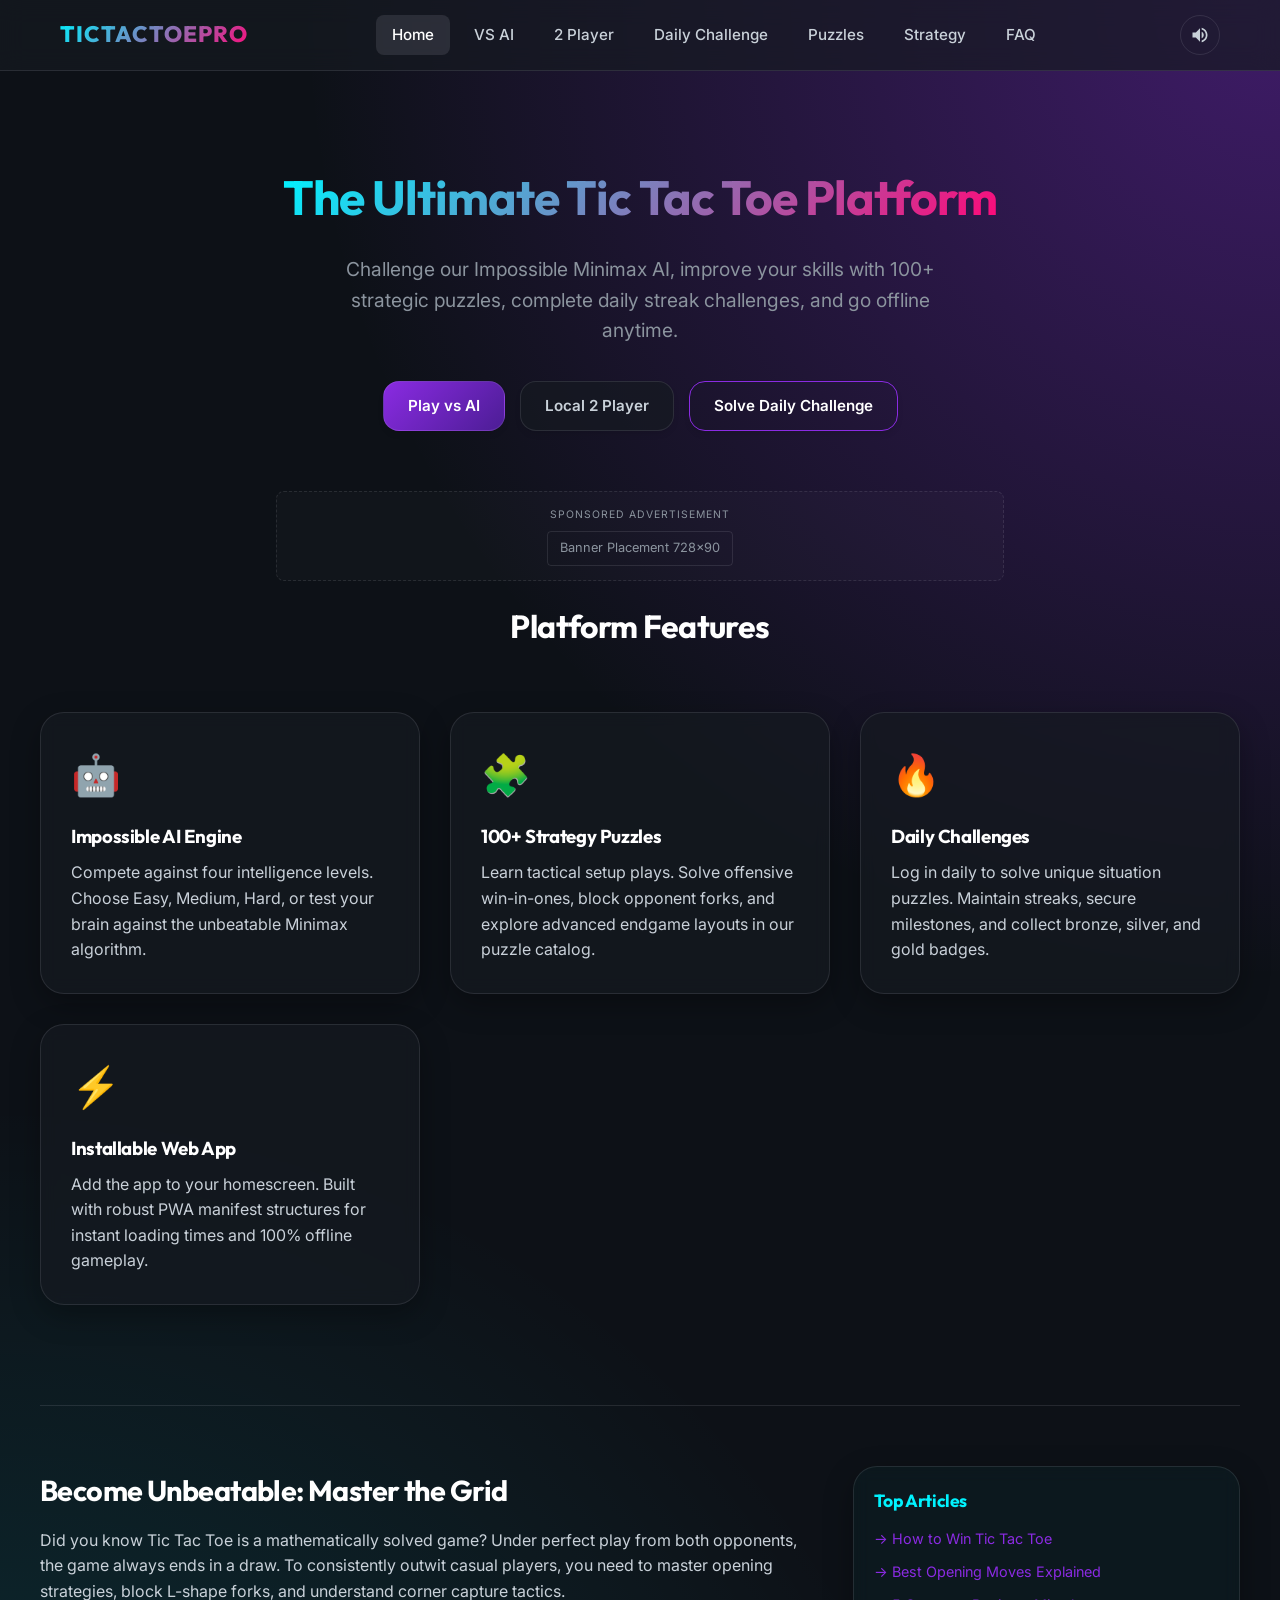
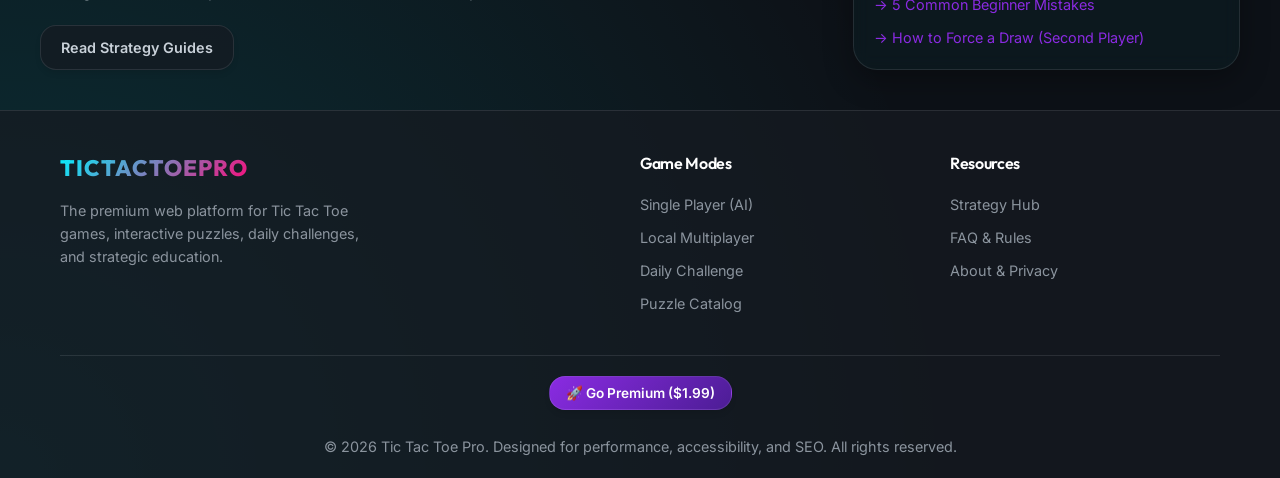
==== index.html @ 147d7663 "Initial commit of Tic Tac Toe Pro PWA" ====
<!DOCTYPE html>
<html lang="en">
<head>
  <meta charset="UTF-8">
  <meta name="viewport" content="width=device-width, initial-scale=1.0">
  
  <!-- Primary SEO Meta Tags -->
  <title>Tic Tac Toe Pro - Play Free Online vs Impossible AI & Puzzles</title>
  <meta name="description" content="Play free Tic Tac Toe online! Challenge our Impossible Minimax AI, solve 100+ strategic puzzles, track daily streaks, and master unbeatable strategies in our mobile-first PWA.">
  <link rel="canonical" href="https://tictactoe-pro.pages.dev/">
  
  <!-- Open Graph / Facebook -->
  <meta property="og:type" content="website">
  <meta property="og:url" content="https://tictactoe-pro.pages.dev/">
  <meta property="og:title" content="Tic Tac Toe Pro - Play Free Online vs Impossible AI & Puzzles">
  <meta property="og:description" content="Challenge our Impossible Minimax AI, solve 100+ strategic puzzles, track daily streaks, and master unbeatable strategies.">
  <meta property="og:image" content="https://tictactoe-pro.pages.dev/assets/images/og-share.png">
  <meta property="og:site_name" content="Tic Tac Toe Pro">

  <!-- Twitter -->
  <meta name="twitter:card" content="summary_large_image">
  <meta name="twitter:url" content="https://tictactoe-pro.pages.dev/">
  <meta name="twitter:title" content="Tic Tac Toe Pro - Play Free Online vs Impossible AI & Puzzles">
  <meta name="twitter:description" content="Challenge our Impossible Minimax AI, solve 100+ strategic puzzles, track daily streaks, and master unbeatable strategies.">
  <meta name="twitter:image" content="https://tictactoe-pro.pages.dev/assets/images/og-share.png">

  <!-- PWA & Mobile Meta -->
  <meta name="theme-color" content="#161b22">
  <meta name="apple-mobile-web-app-capable" content="yes">
  <meta name="apple-mobile-web-app-status-bar-style" content="black-translucent">
  <link rel="apple-touch-icon" href="/assets/images/logo-192.png">
  <link rel="manifest" href="/manifest.json">
  <link rel="icon" type="image/svg+xml" href="/assets/images/logo.svg">

  <!-- Stylesheets -->
  <link rel="stylesheet" href="/assets/css/variables.css">
  <link rel="stylesheet" href="/assets/css/main.css">
  <link rel="stylesheet" href="/assets/css/components.css">
  
  <!-- Page Specific Style -->
  <style>
    .hero {
      text-align: center;
      padding: 60px 0 40px 0;
      display: flex;
      flex-direction: column;
      align-items: center;
      gap: 20px;
    }
    .hero h1 {
      font-size: 3rem;
      line-height: 1.1;
      margin-bottom: 10px;
      background: linear-gradient(135deg, var(--color-x), var(--color-o));
      -webkit-background-clip: text;
      -webkit-text-fill-color: transparent;
    }
    .hero p {
      font-size: 1.2rem;
      max-width: 600px;
      color: var(--text-muted);
    }
    .cta-group {
      display: flex;
      gap: 15px;
      flex-wrap: wrap;
      justify-content: center;
      margin-top: 15px;
    }
    .features-grid {
      display: grid;
      grid-template-columns: repeat(auto-fit, minmax(280px, 1fr));
      gap: 30px;
      margin: 60px 0;
    }
    .feature-card {
      text-align: left;
    }
    .feature-icon {
      font-size: 2.5rem;
      margin-bottom: 15px;
      display: inline-block;
    }
    .seo-blurb {
      border-top: 1px solid var(--border-color);
      padding-top: 60px;
      margin-top: 40px;
    }
    @media (max-width: 768px) {
      .hero h1 { font-size: 2.2rem; }
      .hero p { font-size: 1rem; }
    }
  </style>

  <!-- Structured Schema JSON-LD -->
  <script type="application/ld+json">
  {
    "@context": "https://schema.org",
    "@type": "SoftwareApplication",
    "name": "Tic Tac Toe Pro",
    "operatingSystem": "All",
    "applicationCategory": "GameApplication",
    "offers": {
      "@type": "Offer",
      "price": "0",
      "priceCurrency": "USD"
    },
    "description": "Play Tic Tac Toe online against advanced AI or solve tactical chess-like Tic Tac Toe puzzles.",
    "aggregateRating": {
      "@type": "AggregateRating",
      "ratingValue": "4.8",
      "ratingCount": "1042"
    }
  }
  </script>
</head>
<body>
  <a href="#main-content" class="skip-link">Skip to Content</a>

  <!-- Header -->
  <header>
    <div class="container">
      <a href="/" class="logo-link" aria-label="Tic Tac Toe Pro Home">
        <span class="logo-text">TicTacToePro</span>
      </a>
      
      <button class="burger-menu" id="burger-menu" aria-label="Toggle navigation menu">
        <span class="burger-line"></span>
        <span class="burger-line"></span>
        <span class="burger-line"></span>
      </button>

      <nav id="main-nav">
        <a href="/" class="nav-link">Home</a>
        <a href="/play.html" class="nav-link">VS AI</a>
        <a href="/local-multiplayer.html" class="nav-link">2 Player</a>
        <a href="/daily-challenge.html" class="nav-link">Daily Challenge</a>
        <a href="/puzzle-library.html" class="nav-link">Puzzles</a>
        <a href="/strategy-guide.html" class="nav-link">Strategy</a>
        <a href="/faq.html" class="nav-link">FAQ</a>
      </nav>

      <div class="controls-group">
        <button id="sound-toggle" class="btn-icon" aria-label="Mute/Unmute sounds"></button>
        <button id="install-app-btn" class="btn btn-secondary" style="padding: 8px 16px; font-size: 0.85rem;">Install</button>
      </div>
    </div>
  </header>

  <!-- Main Content -->
  <main class="main-content container" id="main-content">
    
    <!-- Hero Section -->
    <section class="hero">
      <h1>The Ultimate Tic Tac Toe Platform</h1>
      <p>Challenge our Impossible Minimax AI, improve your skills with 100+ strategic puzzles, complete daily streak challenges, and go offline anytime.</p>
      
      <div class="cta-group">
        <a href="/play.html" class="btn btn-primary">Play vs AI</a>
        <a href="/local-multiplayer.html" class="btn btn-secondary">Local 2 Player</a>
        <a href="/daily-challenge.html" class="btn btn-outline">Solve Daily Challenge</a>
      </div>
    </section>

    <!-- Google AdSense Placeholder (Leaderboard) -->
    <div class="ad-slot ad-leaderboard">
      <span class="ad-slot-label">Banner Placement 728x90</span>
    </div>

    <!-- Feature Showcase -->
    <section>
      <h2 style="text-align: center; margin-bottom: 40px; font-size: 2rem;">Platform Features</h2>
      <div class="features-grid">
        <div class="card feature-card">
          <span class="feature-icon">🤖</span>
          <h3>Impossible AI Engine</h3>
          <p class="text-muted" style="margin-top: 8px;">Compete against four intelligence levels. Choose Easy, Medium, Hard, or test your brain against the unbeatable Minimax algorithm.</p>
        </div>
        
        <div class="card feature-card">
          <span class="feature-icon">🧩</span>
          <h3>100+ Strategy Puzzles</h3>
          <p class="text-muted" style="margin-top: 8px;">Learn tactical setup plays. Solve offensive win-in-ones, block opponent forks, and explore advanced endgame layouts in our puzzle catalog.</p>
        </div>
        
        <div class="card feature-card">
          <span class="feature-icon">🔥</span>
          <h3>Daily Challenges</h3>
          <p class="text-muted" style="margin-top: 8px;">Log in daily to solve unique situation puzzles. Maintain streaks, secure milestones, and collect bronze, silver, and gold badges.</p>
        </div>

        <div class="card feature-card">
          <span class="feature-icon">⚡</span>
          <h3>Installable Web App</h3>
          <p class="text-muted" style="margin-top: 8px;">Add the app to your homescreen. Built with robust PWA manifest structures for instant loading times and 100% offline gameplay.</p>
        </div>
      </div>
    </section>

    <!-- SEO Strategic Guide Blurb -->
    <section class="seo-blurb">
      <div style="display: grid; grid-template-columns: 2fr 1fr; gap: 40px; align-items: center;">
        <div>
          <h2 style="font-size: 1.8rem; margin-bottom: 15px;">Become Unbeatable: Master the Grid</h2>
          <p class="text-muted" style="margin-bottom: 20px;">Did you know Tic Tac Toe is a mathematically solved game? Under perfect play from both opponents, the game always ends in a draw. To consistently outwit casual players, you need to master opening strategies, block L-shape forks, and understand corner capture tactics.</p>
          <a href="/strategy-guide.html" class="btn btn-secondary" style="font-size: 0.9rem; padding: 10px 20px;">Read Strategy Guides</a>
        </div>
        <div class="card" style="padding: 20px; display: flex; flex-direction: column; gap: 12px; background: rgba(0, 242, 254, 0.03);">
          <h3 style="font-size: 1.1rem; color: var(--color-x);">Top Articles</h3>
          <ul style="list-style: none; display: flex; flex-direction: column; gap: 10px; font-size: 0.9rem;">
            <li><a href="/articles/how-to-win.html">→ How to Win Tic Tac Toe</a></li>
            <li><a href="/articles/best-opening-moves.html">→ Best Opening Moves Explained</a></li>
            <li><a href="/articles/beginner-mistakes.html">→ 5 Common Beginner Mistakes</a></li>
            <li><a href="/articles/defensive-strategies.html">→ How to Force a Draw (Second Player)</a></li>
          </ul>
        </div>
      </div>
    </section>

  </main>

  <!-- Footer -->
  <footer>
    <div class="container">
      <div class="footer-grid">
        <div class="footer-brand">
          <a href="/" class="logo-link">
            <span class="logo-text">TicTacToePro</span>
          </a>
          <p>The premium web platform for Tic Tac Toe games, interactive puzzles, daily challenges, and strategic education.</p>
        </div>
        <div>
          <h4 class="footer-links-title">Game Modes</h4>
          <ul class="footer-links-list">
            <li><a href="/play.html" class="footer-link">Single Player (AI)</a></li>
            <li><a href="/local-multiplayer.html" class="footer-link">Local Multiplayer</a></li>
            <li><a href="/daily-challenge.html" class="footer-link">Daily Challenge</a></li>
            <li><a href="/puzzle-library.html" class="footer-link">Puzzle Catalog</a></li>
          </ul>
        </div>
        <div>
          <h4 class="footer-links-title">Resources</h4>
          <ul class="footer-links-list">
            <li><a href="/strategy-guide.html" class="footer-link">Strategy Hub</a></li>
            <li><a href="/faq.html" class="footer-link">FAQ & Rules</a></li>
            <li><a href="/about.html" class="footer-link">About & Privacy</a></li>
          </ul>
        </div>
      </div>
      <div class="footer-bottom">
        <button id="mock-premium-btn" class="btn btn-primary" style="margin: 0 auto 15px auto; font-size: 0.85rem; padding: 8px 16px;">🚀 Go Premium ($1.99)</button>
        <p>&copy; 2026 Tic Tac Toe Pro. Designed for performance, accessibility, and SEO. All rights reserved.</p>
      </div>
    </div>
  </footer>

  <!-- Scripts -->
  <script src="/assets/js/audio.js"></script>
  <script src="/assets/js/stats.js"></script>
  <script src="/assets/js/main.js"></script>
</body>
</html>
---- assets/css/variables.css ----
@import url('https://fonts.googleapis.com/css2?family=Inter:wght@400;500;600;700&family=Outfit:wght@500;600;700;800&display=swap');

:root {
  /* Font Families */
  --font-sans: 'Inter', -apple-system, BlinkMacSystemFont, 'Segoe UI', Roboto, Oxygen, Ubuntu, Cantarell, sans-serif;
  --font-title: 'Outfit', var(--font-sans);

  /* Color Palette - Default Dark Theme (Premium Dark) */
  --bg-main: #0d1117;
  --bg-card: rgba(22, 27, 34, 0.7);
  --bg-card-hover: rgba(33, 38, 45, 0.8);
  --border-color: rgba(240, 246, 252, 0.1);
  --border-glow: rgba(0, 242, 254, 0.15);
  
  --text-main: #c9d1d9;
  --text-muted: #8b949e;
  --text-bright: #ffffff;
  
  --color-primary: #8a2be2;      /* Neon Purple */
  --color-primary-glow: rgba(138, 43, 226, 0.4);
  
  --color-x: #00f2fe;            /* Neon Cyan */
  --color-x-glow: rgba(0, 242, 254, 0.5);
  
  --color-o: #fe0979;            /* Neon Magenta */
  --color-o-glow: rgba(254, 9, 121, 0.5);
  
  --color-success: #10b981;      /* Emerald Green */
  --color-success-glow: rgba(16, 185, 129, 0.4);
  --color-danger: #f43f5e;       /* Rose Red */
  --color-danger-glow: rgba(244, 63, 94, 0.4);
  --color-warning: #f59e0b;      /* Amber Yellow */
  
  /* Layout Spacing */
  --container-width: 1200px;
  --header-height: 70px;
  --border-radius-sm: 8px;
  --border-radius-md: 16px;
  --border-radius-lg: 24px;
  
  /* Transitions */
  --transition-fast: 0.15s ease;
  --transition-normal: 0.3s cubic-bezier(0.4, 0, 0.2, 1);
  --transition-slow: 0.5s cubic-bezier(0.4, 0, 0.2, 1);
}

/* Light Theme Variables */
:root[data-theme="light"] {
  --bg-main: #f0f2f5;
  --bg-card: rgba(255, 255, 255, 0.85);
  --bg-card-hover: rgba(255, 255, 255, 0.95);
  --border-color: rgba(0, 0, 0, 0.08);
  --border-glow: rgba(138, 43, 226, 0.1);
  
  --text-main: #334155;
  --text-muted: #64748b;
  --text-bright: #0f172a;
  
  --color-primary: #7c3aed;
  --color-primary-glow: rgba(124, 58, 237, 0.2);
  
  --color-x: #0284c7;            /* Blue */
  --color-x-glow: rgba(2, 132, 199, 0.25);
  
  --color-o: #db2777;            /* Deep Pink */
  --color-o-glow: rgba(219, 39, 119, 0.25);
  
  --color-success: #059669;
  --color-success-glow: rgba(5, 150, 105, 0.2);
  --color-danger: #e11d48;
  --color-danger-glow: rgba(225, 29, 72, 0.2);
}

/* Premium Theme: Cyberpunk (Neon Gold and Cyan) */
:root[data-theme="cyberpunk"] {
  --bg-main: #0a0512;
  --bg-card: rgba(20, 10, 35, 0.8);
  --bg-card-hover: rgba(30, 15, 50, 0.9);
  --border-color: #ffe6002c;
  --border-glow: rgba(255, 230, 0, 0.2);
  
  --text-main: #00ffcc;
  --text-muted: #9d00ff;
  --text-bright: #ffe600;
  
  --color-primary: #ffe600;      /* Gold */
  --color-primary-glow: rgba(255, 230, 0, 0.4);
  
  --color-x: #00ffcc;            /* Cyber Cyan */
  --color-x-glow: rgba(0, 255, 204, 0.5);
  
  --color-o: #ff0055;            /* Cyber Neon Pink */
  --color-o-glow: rgba(255, 0, 85, 0.5);
}

/* Premium Theme: Retro Game Boy (Monochrome Green) */
:root[data-theme="retro"] {
  --bg-main: #8bac0f;
  --bg-card: #9bbc0f;
  --bg-card-hover: #306230;
  --border-color: #0f380f;
  --border-glow: rgba(15, 56, 15, 0.3);
  
  --text-main: #0f380f;
  --text-muted: #306230;
  --text-bright: #0f380f;
  
  --color-primary: #306230;
  --color-primary-glow: rgba(48, 98, 48, 0.4);
  
  --color-x: #0f380f;
  --color-x-glow: rgba(15, 56, 15, 0.4);
  
  --color-o: #8bac0f;
  --color-o-glow: rgba(139, 172, 15, 0.4);
  
  --color-success: #0f380f;
  --color-danger: #306230;
}

/* Premium Theme: Forest (Organic Greens and Earthy Browns) */
:root[data-theme="forest"] {
  --bg-main: #142217;
  --bg-card: rgba(25, 41, 29, 0.85);
  --bg-card-hover: rgba(35, 57, 41, 0.9);
  --border-color: rgba(163, 230, 53, 0.1);
  --border-glow: rgba(163, 230, 53, 0.15);
  
  --text-main: #d9f99d;
  --text-muted: #a3e635;
  --text-bright: #f7fee7;
  
  --color-primary: #65a30d;
  --color-primary-glow: rgba(101, 163, 13, 0.4);
  
  --color-x: #a3e635;            /* Lime Green */
  --color-x-glow: rgba(163, 230, 53, 0.5);
  
  --color-o: #f59e0b;            /* Orange/Amber */
  --color-o-glow: rgba(245, 158, 11, 0.5);
}
---- assets/css/main.css ----
* {
  box-sizing: border-box;
  margin: 0;
  padding: 0;
}

body {
  font-family: var(--font-sans);
  background-color: var(--bg-main);
  background-image: radial-gradient(circle at top right, var(--color-primary-glow) 0%, transparent 40%),
                    radial-gradient(circle at bottom left, var(--border-glow) 0%, transparent 40%);
  color: var(--text-main);
  min-height: 100vh;
  display: flex;
  flex-direction: column;
  line-height: 1.6;
  overflow-x: hidden;
  transition: background-color var(--transition-normal), color var(--transition-normal);
}

h1, h2, h3, h4, h5, h6 {
  font-family: var(--font-title);
  color: var(--text-bright);
  font-weight: 700;
  letter-spacing: -0.02em;
}

a {
  color: var(--color-primary);
  text-decoration: none;
  transition: color var(--transition-fast);
}

a:hover {
  filter: brightness(1.2);
}

/* Scrollbar Styles */
::-webkit-scrollbar {
  width: 8px;
  height: 8px;
}
::-webkit-scrollbar-track {
  background: var(--bg-main);
}
::-webkit-scrollbar-thumb {
  background: var(--border-color);
  border-radius: var(--border-radius-sm);
}
::-webkit-scrollbar-thumb:hover {
  background: var(--text-muted);
}

/* Core Layout Container */
.container {
  width: 100%;
  max-width: var(--container-width);
  margin: 0 auto;
  padding: 0 20px;
}

.main-content {
  flex-grow: 1;
  display: flex;
  flex-direction: column;
  padding: 40px 0;
}

/* Header & Navigation */
header {
  background-color: var(--bg-card);
  backdrop-filter: blur(12px);
  -webkit-backdrop-filter: blur(12px);
  border-bottom: 1px solid var(--border-color);
  position: sticky;
  top: 0;
  z-index: 100;
}

header .container {
  display: flex;
  justify-content: space-between;
  align-items: center;
  height: var(--header-height);
}

.logo-link {
  display: flex;
  align-items: center;
  gap: 10px;
}

.logo-text {
  font-family: var(--font-title);
  font-size: 1.4rem;
  font-weight: 800;
  background: linear-gradient(135deg, var(--color-x), var(--color-o));
  -webkit-background-clip: text;
  -webkit-text-fill-color: transparent;
  text-transform: uppercase;
  letter-spacing: 1px;
}

nav {
  display: flex;
  align-items: center;
  gap: 8px;
}

.nav-link {
  color: var(--text-main);
  padding: 8px 16px;
  border-radius: var(--border-radius-sm);
  font-weight: 500;
  font-size: 0.95rem;
  transition: all var(--transition-fast);
}

.nav-link:hover, .nav-link.active {
  color: var(--text-bright);
  background-color: var(--border-color);
}

/* Action Controls (Theme, Sound, Install) */
.controls-group {
  display: flex;
  align-items: center;
  gap: 12px;
}

.btn-icon {
  background: transparent;
  border: 1px solid var(--border-color);
  color: var(--text-main);
  width: 40px;
  height: 40px;
  border-radius: 50%;
  display: flex;
  align-items: center;
  justify-content: center;
  cursor: pointer;
  transition: all var(--transition-fast);
  outline: none;
}

.btn-icon:hover {
  background-color: var(--border-color);
  color: var(--text-bright);
  border-color: var(--text-muted);
}

/* Burger Mobile Menu */
.burger-menu {
  display: none;
  background: transparent;
  border: none;
  cursor: pointer;
  flex-direction: column;
  gap: 6px;
  width: 30px;
  height: 24px;
  justify-content: space-between;
  outline: none;
}

.burger-line {
  width: 100%;
  height: 3px;
  background-color: var(--text-main);
  border-radius: 2px;
  transition: all var(--transition-normal);
}

/* Footer Section */
footer {
  background-color: var(--bg-card);
  border-top: 1px solid var(--border-color);
  padding: 40px 0 20px 0;
  margin-top: auto;
  font-size: 0.9rem;
  color: var(--text-muted);
}

.footer-grid {
  display: grid;
  grid-template-columns: 2fr 1fr 1fr;
  gap: 40px;
  margin-bottom: 40px;
}

.footer-brand p {
  margin-top: 12px;
  max-width: 320px;
}

.footer-links-title {
  color: var(--text-bright);
  font-weight: 600;
  margin-bottom: 16px;
  font-size: 1rem;
}

.footer-links-list {
  list-style: none;
  display: flex;
  flex-direction: column;
  gap: 10px;
}

.footer-link {
  color: var(--text-muted);
  transition: color var(--transition-fast);
}

.footer-link:hover {
  color: var(--text-bright);
}

.footer-bottom {
  text-align: center;
  padding-top: 20px;
  border-top: 1px solid var(--border-color);
  display: flex;
  flex-direction: column;
  gap: 10px;
}

/* Skip to Content for Accessibility */
.skip-link {
  position: absolute;
  top: -100px;
  left: 0;
  background: var(--color-primary);
  color: white;
  padding: 10px 20px;
  z-index: 1000;
  transition: top 0.2s;
}

.skip-link:focus {
  top: 0;
}

/* Media Queries for Navigation */
@media (max-width: 992px) {
  .footer-grid {
    grid-template-columns: 1fr;
    gap: 30px;
  }
}

@media (max-width: 768px) {
  nav {
    display: none; /* Controlled by JavaScript on Mobile */
    flex-direction: column;
    position: absolute;
    top: var(--header-height);
    left: 0;
    width: 100%;
    background-color: var(--bg-main);
    border-bottom: 1px solid var(--border-color);
    padding: 20px;
    box-shadow: 0 10px 15px rgba(0, 0, 0, 0.5);
  }

  nav.open {
    display: flex;
  }

  .burger-menu {
    display: flex;
  }

  .burger-menu.open .burger-line:nth-child(1) {
    transform: translateY(9px) rotate(45deg);
  }

  .burger-menu.open .burger-line:nth-child(2) {
    opacity: 0;
  }

  .burger-menu.open .burger-line:nth-child(3) {
    transform: translateY(-9px) rotate(-45deg);
  }
}
---- assets/css/components.css ----
/* Standard Buttons */
.btn {
  display: inline-flex;
  align-items: center;
  justify-content: center;
  gap: 8px;
  font-family: var(--font-sans);
  font-size: 0.95rem;
  font-weight: 600;
  padding: 12px 24px;
  border-radius: var(--border-radius-md);
  border: none;
  cursor: pointer;
  transition: all var(--transition-normal);
  outline: none;
  box-shadow: 0 4px 6px -1px rgba(0, 0, 0, 0.1);
  text-align: center;
}

.btn-primary {
  background: linear-gradient(135deg, var(--color-primary), #4c1d95);
  color: white;
  border: 1px solid rgba(255, 255, 255, 0.1);
}
.btn-primary:hover {
  transform: translateY(-2px);
  box-shadow: 0 10px 15px -3px var(--color-primary-glow);
}
.btn-primary:active {
  transform: translateY(0);
}

.btn-secondary {
  background: var(--bg-card);
  color: var(--text-main);
  border: 1px solid var(--border-color);
}
.btn-secondary:hover {
  background: var(--bg-card-hover);
  color: var(--text-bright);
  border-color: var(--text-muted);
}

.btn-outline {
  background: transparent;
  border: 1px solid var(--color-primary);
  color: var(--text-bright);
}
.btn-outline:hover {
  background: var(--color-primary-glow);
  box-shadow: 0 0 15px var(--color-primary-glow);
}

/* Glassmorphic & Neon Cards */
.card {
  background: var(--bg-card);
  backdrop-filter: blur(8px);
  -webkit-backdrop-filter: blur(8px);
  border: 1px solid var(--border-color);
  border-radius: var(--border-radius-lg);
  padding: 30px;
  box-shadow: 0 10px 30px rgba(0, 0, 0, 0.3);
  transition: border-color var(--transition-normal), box-shadow var(--transition-normal);
}

.card:hover {
  border-color: var(--border-glow);
  box-shadow: 0 10px 40px var(--border-glow);
}

/* The Tic-Tac-Toe Board Grid */
.board-container {
  position: relative;
  width: 100%;
  max-width: 380px;
  margin: 0 auto;
}

.board {
  display: grid;
  grid-template-columns: repeat(3, 1fr);
  grid-template-rows: repeat(3, 1fr);
  gap: 12px;
  background: var(--border-color);
  border-radius: var(--border-radius-lg);
  padding: 12px;
  aspect-ratio: 1 / 1;
  box-shadow: 0 15px 35px rgba(0, 0, 0, 0.5);
  position: relative;
}

.cell {
  background: var(--bg-main);
  border-radius: var(--border-radius-md);
  border: 1px solid var(--border-color);
  aspect-ratio: 1 / 1;
  display: flex;
  align-items: center;
  justify-content: center;
  cursor: pointer;
  outline: none;
  font-size: 3rem;
  font-family: var(--font-title);
  font-weight: 800;
  user-select: none;
  transition: all var(--transition-fast);
  position: relative;
}

.cell:focus-visible {
  border-color: var(--color-primary);
  box-shadow: 0 0 0 3px var(--color-primary-glow);
}

/* X and O visual styles */
.cell.x {
  color: var(--color-x);
  text-shadow: 0 0 10px var(--color-x-glow), 0 0 20px var(--color-x-glow);
  animation: markScale 0.25s cubic-bezier(0.175, 0.885, 0.32, 1.275);
}

.cell.o {
  color: var(--color-o);
  text-shadow: 0 0 10px var(--color-o-glow), 0 0 20px var(--color-o-glow);
  animation: markScale 0.25s cubic-bezier(0.175, 0.885, 0.32, 1.275);
}

/* Preview mark on hover (Accessibility and desktop hint) */
@media (hover: hover) {
  .cell:not(.x):not(.o):hover::after {
    opacity: 0.25;
    font-size: 2.8rem;
  }
  body[data-current-turn="X"] .cell:not(.x):not(.o):hover::after {
    content: "X";
    color: var(--color-x);
    text-shadow: 0 0 5px var(--color-x-glow);
  }
  body[data-current-turn="O"] .cell:not(.x):not(.o):hover::after {
    content: "O";
    color: var(--color-o);
    text-shadow: 0 0 5px var(--color-o-glow);
  }
}

@keyframes markScale {
  0% {
    transform: scale(0.4);
    opacity: 0;
  }
  100% {
    transform: scale(1);
    opacity: 1;
  }
}

/* Win Lines / Winning Cells Highlight */
.cell.winner {
  background: var(--border-color);
  animation: pulseWinner 1.5s infinite alternate;
}

@keyframes pulseWinner {
  0% {
    transform: scale(1);
    box-shadow: inset 0 0 5px rgba(255, 255, 255, 0.1);
  }
  100% {
    transform: scale(0.96);
    box-shadow: inset 0 0 25px var(--color-primary-glow), 0 0 10px var(--color-primary-glow);
  }
}

/* Glass Modals (Alerts/Rematch Dialogs) */
.modal-overlay {
  position: fixed;
  top: 0;
  left: 0;
  right: 0;
  bottom: 0;
  background-color: rgba(0, 0, 0, 0.85);
  backdrop-filter: blur(5px);
  display: flex;
  align-items: center;
  justify-content: center;
  z-index: 1000;
  opacity: 0;
  pointer-events: none;
  transition: opacity var(--transition-normal);
}

.modal-overlay.open {
  opacity: 1;
  pointer-events: auto;
}

.modal-content {
  background: var(--bg-card);
  border: 1px solid var(--border-glow);
  box-shadow: 0 10px 40px var(--color-primary-glow);
  border-radius: var(--border-radius-lg);
  padding: 35px;
  width: 90%;
  max-width: 450px;
  text-align: center;
  transform: translateY(20px);
  transition: transform var(--transition-normal);
}

.modal-overlay.open .modal-content {
  transform: translateY(0);
}

.modal-title {
  font-size: 1.8rem;
  margin-bottom: 15px;
}

.modal-desc {
  margin-bottom: 25px;
  color: var(--text-muted);
}

.modal-actions {
  display: flex;
  gap: 15px;
  justify-content: center;
}

/* Achievements drawer */
.achievements-grid {
  display: grid;
  grid-template-columns: repeat(auto-fill, minmax(140px, 1fr));
  gap: 15px;
  margin-top: 20px;
}

.achievement-card {
  background: rgba(0, 0, 0, 0.2);
  border: 1px solid var(--border-color);
  border-radius: var(--border-radius-md);
  padding: 15px 10px;
  text-align: center;
  opacity: 0.4;
  filter: grayscale(100%);
  transition: all var(--transition-normal);
  display: flex;
  flex-direction: column;
  align-items: center;
  gap: 8px;
}

.achievement-card.unlocked {
  opacity: 1;
  filter: grayscale(0%);
  border-color: var(--color-success);
  background: rgba(16, 185, 129, 0.05);
  box-shadow: 0 4px 10px rgba(16, 185, 129, 0.1);
}

.achievement-icon {
  font-size: 2rem;
}

.achievement-title {
  font-size: 0.85rem;
  font-weight: 700;
  color: var(--text-bright);
}

.achievement-desc {
  font-size: 0.75rem;
  color: var(--text-muted);
}

/* Google AdSense placeholders */
.ad-slot {
  margin: 20px auto;
  padding: 10px;
  background: rgba(255, 255, 255, 0.02);
  border: 1px dashed var(--border-color);
  border-radius: var(--border-radius-sm);
  display: flex;
  flex-direction: column;
  align-items: center;
  justify-content: center;
  max-width: 100%;
  overflow: hidden;
  position: relative;
  transition: all var(--transition-normal);
}

.ad-slot::before {
  content: "SPONSORED ADVERTISEMENT";
  font-size: 0.65rem;
  letter-spacing: 1px;
  color: var(--text-muted);
  margin-bottom: 8px;
}

.ad-slot-label {
  font-size: 0.8rem;
  color: var(--text-muted);
  border: 1px solid var(--border-color);
  padding: 6px 12px;
  border-radius: 4px;
}

/* Simulated AdSense banner types */
.ad-leaderboard {
  width: 728px;
  height: 90px;
  max-width: 100%;
}

.ad-rectangle {
  width: 300px;
  height: 250px;
}

.ad-sticky-bottom {
  position: fixed;
  bottom: 0;
  left: 50%;
  transform: translateX(-50%);
  width: 100%;
  max-width: 728px;
  height: 50px;
  background: var(--bg-card);
  border-top: 1px solid var(--border-color);
  z-index: 90;
  margin: 0;
  padding: 5px;
  box-shadow: 0 -5px 15px rgba(0, 0, 0, 0.3);
}

/* Premium Mode hides ads */
body.premium-active .ad-slot {
  display: none !important;
}

/* Stats Counter Badge */
.stat-badge {
  background: rgba(255, 255, 255, 0.04);
  border: 1px solid var(--border-color);
  padding: 10px 15px;
  border-radius: var(--border-radius-md);
  text-align: center;
}

.stat-val {
  font-family: var(--font-title);
  font-size: 1.4rem;
  font-weight: 700;
  color: var(--text-bright);
}

.stat-lbl {
  font-size: 0.75rem;
  color: var(--text-muted);
  text-transform: uppercase;
}
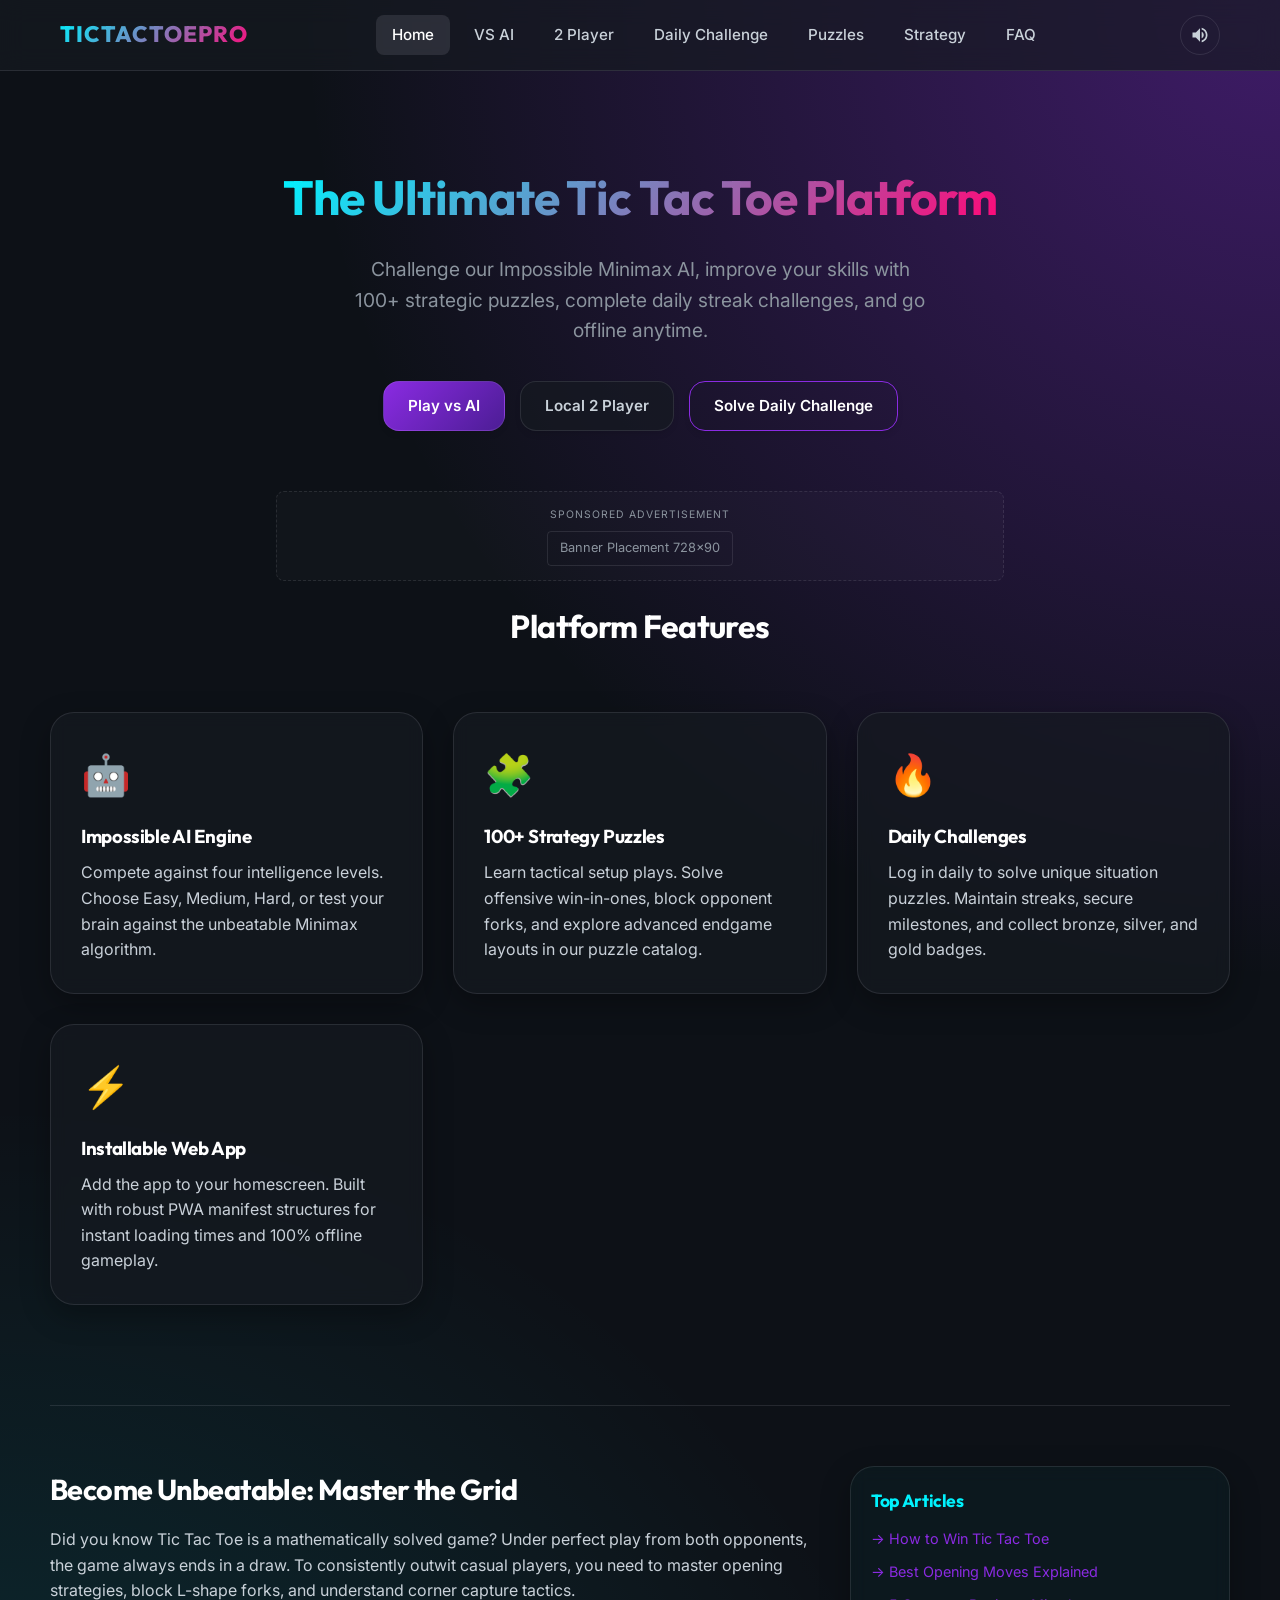
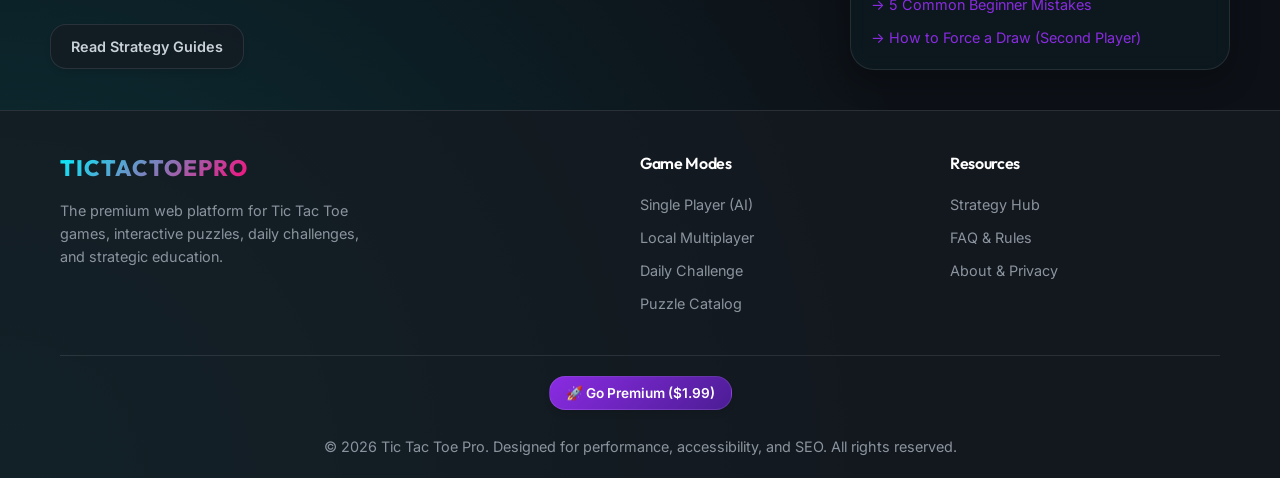
==== commit 5abc6bac: "make all pages fully responsive" ====
--- a/index.html
+++ b/index.html
@@ -41,14 +41,14 @@
   <style>
     .hero {
       text-align: center;
-      padding: 60px 0 40px 0;
+      padding: clamp(32px, 8vw, 60px) 0 clamp(24px, 5vw, 40px) 0;
       display: flex;
       flex-direction: column;
       align-items: center;
-      gap: 20px;
+      gap: clamp(12px, 3vw, 20px);
     }
     .hero h1 {
-      font-size: 3rem;
+      font-size: clamp(1.8rem, 7vw, 3rem);
       line-height: 1.1;
       margin-bottom: 10px;
       background: linear-gradient(135deg, var(--color-x), var(--color-o));
@@ -56,39 +56,40 @@
       -webkit-text-fill-color: transparent;
     }
     .hero p {
-      font-size: 1.2rem;
-      max-width: 600px;
+      font-size: clamp(0.95rem, 3vw, 1.2rem);
+      max-width: min(600px, 100%);
+      padding: 0 12px;
       color: var(--text-muted);
     }
     .cta-group {
       display: flex;
-      gap: 15px;
+      gap: clamp(10px, 3vw, 15px);
       flex-wrap: wrap;
       justify-content: center;
       margin-top: 15px;
     }
+    .cta-group .btn {
+      flex: 0 1 auto;
+      min-width: 0;
+    }
     .features-grid {
       display: grid;
-      grid-template-columns: repeat(auto-fit, minmax(280px, 1fr));
-      gap: 30px;
-      margin: 60px 0;
+      grid-template-columns: repeat(auto-fit, minmax(min(280px, 100%), 1fr));
+      gap: clamp(16px, 4vw, 30px);
+      margin: clamp(32px, 8vw, 60px) 0;
     }
     .feature-card {
       text-align: left;
     }
     .feature-icon {
-      font-size: 2.5rem;
-      margin-bottom: 15px;
+      font-size: clamp(1.8rem, 6vw, 2.5rem);
+      margin-bottom: clamp(10px, 2vw, 15px);
       display: inline-block;
     }
     .seo-blurb {
       border-top: 1px solid var(--border-color);
-      padding-top: 60px;
-      margin-top: 40px;
-    }
-    @media (max-width: 768px) {
-      .hero h1 { font-size: 2.2rem; }
-      .hero p { font-size: 1rem; }
+      padding-top: clamp(32px, 8vw, 60px);
+      margin-top: clamp(24px, 6vw, 40px);
     }
   </style>
 
@@ -169,7 +170,7 @@
 
     <!-- Feature Showcase -->
     <section>
-      <h2 style="text-align: center; margin-bottom: 40px; font-size: 2rem;">Platform Features</h2>
+      <h2 style="text-align: center; margin-bottom: clamp(24px, 5vw, 40px); font-size: clamp(1.4rem, 5vw, 2rem);">Platform Features</h2>
       <div class="features-grid">
         <div class="card feature-card">
           <span class="feature-icon">🤖</span>
@@ -199,15 +200,15 @@
 
     <!-- SEO Strategic Guide Blurb -->
     <section class="seo-blurb">
-      <div style="display: grid; grid-template-columns: 2fr 1fr; gap: 40px; align-items: center;">
+      <div style="display: grid; grid-template-columns: 2fr 1fr; gap: clamp(20px, 5vw, 40px); align-items: start;">
         <div>
-          <h2 style="font-size: 1.8rem; margin-bottom: 15px;">Become Unbeatable: Master the Grid</h2>
-          <p class="text-muted" style="margin-bottom: 20px;">Did you know Tic Tac Toe is a mathematically solved game? Under perfect play from both opponents, the game always ends in a draw. To consistently outwit casual players, you need to master opening strategies, block L-shape forks, and understand corner capture tactics.</p>
-          <a href="/strategy-guide.html" class="btn btn-secondary" style="font-size: 0.9rem; padding: 10px 20px;">Read Strategy Guides</a>
-        </div>
-        <div class="card" style="padding: 20px; display: flex; flex-direction: column; gap: 12px; background: rgba(0, 242, 254, 0.03);">
-          <h3 style="font-size: 1.1rem; color: var(--color-x);">Top Articles</h3>
-          <ul style="list-style: none; display: flex; flex-direction: column; gap: 10px; font-size: 0.9rem;">
+          <h2 style="font-size: clamp(1.3rem, 5vw, 1.8rem); margin-bottom: 15px;">Become Unbeatable: Master the Grid</h2>
+          <p class="text-muted" style="margin-bottom: 20px; font-size: clamp(0.85rem, 2.5vw, 1rem);">Did you know Tic Tac Toe is a mathematically solved game? Under perfect play from both opponents, the game always ends in a draw. To consistently outwit casual players, you need to master opening strategies, block L-shape forks, and understand corner capture tactics.</p>
+          <a href="/strategy-guide.html" class="btn btn-secondary" style="font-size: clamp(0.8rem, 2vw, 0.9rem); padding: clamp(8px, 2vw, 10px) clamp(16px, 3vw, 20px);">Read Strategy Guides</a>
+        </div>
+        <div class="card" style="padding: clamp(16px, 4vw, 20px); display: flex; flex-direction: column; gap: 12px; background: rgba(0, 242, 254, 0.03);">
+          <h3 style="font-size: clamp(0.95rem, 3vw, 1.1rem); color: var(--color-x);">Top Articles</h3>
+          <ul style="list-style: none; display: flex; flex-direction: column; gap: clamp(8px, 2vw, 10px); font-size: clamp(0.8rem, 2.5vw, 0.9rem);">
             <li><a href="/articles/how-to-win.html">→ How to Win Tic Tac Toe</a></li>
             <li><a href="/articles/best-opening-moves.html">→ Best Opening Moves Explained</a></li>
             <li><a href="/articles/beginner-mistakes.html">→ 5 Common Beginner Mistakes</a></li>
--- a/assets/css/variables.css
+++ b/assets/css/variables.css
@@ -42,6 +42,28 @@
   --transition-fast: 0.15s ease;
   --transition-normal: 0.3s cubic-bezier(0.4, 0, 0.2, 1);
   --transition-slow: 0.5s cubic-bezier(0.4, 0, 0.2, 1);
+
+  /* Responsive Breakpoints (for reference in media queries) */
+  --bp-sm: 480px;
+  --bp-md: 768px;
+  --bp-lg: 992px;
+  --bp-xl: 1200px;
+
+  /* Fluid Typography Scale */
+  --text-xs: clamp(0.65rem, 1.5vw, 0.75rem);
+  --text-sm: clamp(0.75rem, 2vw, 0.875rem);
+  --text-base: clamp(0.875rem, 2.5vw, 1rem);
+  --text-lg: clamp(1rem, 3vw, 1.2rem);
+  --text-xl: clamp(1.2rem, 4vw, 1.5rem);
+  --text-2xl: clamp(1.5rem, 5vw, 2rem);
+  --text-3xl: clamp(1.8rem, 6vw, 3rem);
+
+  /* Board Responsive Sizing */
+  --board-max-width: 380px;
+  --board-gap: clamp(8px, 2.5vw, 12px);
+  --board-padding: clamp(8px, 2.5vw, 12px);
+  --cell-font-size: clamp(2rem, 10vw, 3rem);
+  --cell-radius: clamp(10px, 2.5vw, 16px);
 }
 
 /* Light Theme Variables */
--- a/assets/css/main.css
+++ b/assets/css/main.css
@@ -56,14 +56,14 @@
   width: 100%;
   max-width: var(--container-width);
   margin: 0 auto;
-  padding: 0 20px;
+  padding: 0 clamp(12px, 3vw, 20px);
 }
 
 .main-content {
   flex-grow: 1;
   display: flex;
   flex-direction: column;
-  padding: 40px 0;
+  padding: clamp(20px, 5vw, 40px) clamp(8px, 2vw, 10px);
 }
 
 /* Header & Navigation */
@@ -112,8 +112,9 @@
   padding: 8px 16px;
   border-radius: var(--border-radius-sm);
   font-weight: 500;
-  font-size: 0.95rem;
+  font-size: clamp(0.85rem, 2vw, 0.95rem);
   transition: all var(--transition-fast);
+  white-space: nowrap;
 }
 
 .nav-link:hover, .nav-link.active {
@@ -175,22 +176,22 @@
 footer {
   background-color: var(--bg-card);
   border-top: 1px solid var(--border-color);
-  padding: 40px 0 20px 0;
+  padding: clamp(24px, 5vw, 40px) 0 clamp(12px, 3vw, 20px) 0;
   margin-top: auto;
-  font-size: 0.9rem;
+  font-size: clamp(0.8rem, 2vw, 0.9rem);
   color: var(--text-muted);
 }
 
 .footer-grid {
   display: grid;
   grid-template-columns: 2fr 1fr 1fr;
-  gap: 40px;
-  margin-bottom: 40px;
+  gap: clamp(20px, 5vw, 40px);
+  margin-bottom: clamp(20px, 5vw, 40px);
 }
 
 .footer-brand p {
   margin-top: 12px;
-  max-width: 320px;
+  max-width: min(320px, 100%);
 }
 
 .footer-links-title {
@@ -241,17 +242,21 @@
   top: 0;
 }
 
-/* Media Queries for Navigation */
+/* Media Queries for Navigation & Layout */
 @media (max-width: 992px) {
   .footer-grid {
     grid-template-columns: 1fr;
-    gap: 30px;
+    gap: 24px;
+  }
+
+  .controls-group .btn-secondary {
+    display: none;
   }
 }
 
 @media (max-width: 768px) {
   nav {
-    display: none; /* Controlled by JavaScript on Mobile */
+    display: none;
     flex-direction: column;
     position: absolute;
     top: var(--header-height);
@@ -259,8 +264,10 @@
     width: 100%;
     background-color: var(--bg-main);
     border-bottom: 1px solid var(--border-color);
-    padding: 20px;
+    padding: 16px;
     box-shadow: 0 10px 15px rgba(0, 0, 0, 0.5);
+    max-height: calc(100vh - var(--header-height));
+    overflow-y: auto;
   }
 
   nav.open {
@@ -282,4 +289,52 @@
   .burger-menu.open .burger-line:nth-child(3) {
     transform: translateY(-9px) rotate(-45deg);
   }
-}
+
+  .nav-link {
+    padding: 12px 16px;
+    font-size: 1rem;
+    border-bottom: 1px solid var(--border-color);
+  }
+
+  .nav-link:last-child {
+    border-bottom: none;
+  }
+
+  header .container {
+    gap: 8px;
+  }
+
+  .logo-text {
+    font-size: clamp(1rem, 4vw, 1.4rem);
+  }
+}
+
+@media (max-width: 480px) {
+  .controls-group {
+    gap: 6px;
+  }
+
+  .btn-icon {
+    width: 36px;
+    height: 36px;
+  }
+
+  .main-content {
+    padding: 16px 6px;
+  }
+
+  .container {
+    padding: 0 10px;
+  }
+}
+
+@media (max-width: 360px) {
+  .logo-text {
+    font-size: 0.85rem;
+    letter-spacing: 0;
+  }
+
+  header .container {
+    gap: 4px;
+  }
+}
--- a/assets/css/components.css
+++ b/assets/css/components.css
@@ -5,9 +5,9 @@
   justify-content: center;
   gap: 8px;
   font-family: var(--font-sans);
-  font-size: 0.95rem;
+  font-size: clamp(0.85rem, 2.5vw, 0.95rem);
   font-weight: 600;
-  padding: 12px 24px;
+  padding: clamp(10px, 2.5vw, 12px) clamp(16px, 4vw, 24px);
   border-radius: var(--border-radius-md);
   border: none;
   cursor: pointer;
@@ -15,6 +15,7 @@
   outline: none;
   box-shadow: 0 4px 6px -1px rgba(0, 0, 0, 0.1);
   text-align: center;
+  white-space: nowrap;
 }
 
 .btn-primary {
@@ -72,7 +73,7 @@
 .board-container {
   position: relative;
   width: 100%;
-  max-width: 380px;
+  max-width: var(--board-max-width);
   margin: 0 auto;
 }
 
@@ -80,10 +81,10 @@
   display: grid;
   grid-template-columns: repeat(3, 1fr);
   grid-template-rows: repeat(3, 1fr);
-  gap: 12px;
+  gap: var(--board-gap);
   background: var(--border-color);
   border-radius: var(--border-radius-lg);
-  padding: 12px;
+  padding: var(--board-padding);
   aspect-ratio: 1 / 1;
   box-shadow: 0 15px 35px rgba(0, 0, 0, 0.5);
   position: relative;
@@ -91,7 +92,7 @@
 
 .cell {
   background: var(--bg-main);
-  border-radius: var(--border-radius-md);
+  border-radius: var(--cell-radius);
   border: 1px solid var(--border-color);
   aspect-ratio: 1 / 1;
   display: flex;
@@ -99,12 +100,14 @@
   justify-content: center;
   cursor: pointer;
   outline: none;
-  font-size: 3rem;
+  font-size: var(--cell-font-size);
   font-family: var(--font-title);
   font-weight: 800;
   user-select: none;
   transition: all var(--transition-fast);
   position: relative;
+  -webkit-tap-highlight-color: transparent;
+  touch-action: manipulation;
 }
 
 .cell:focus-visible {
@@ -129,7 +132,7 @@
 @media (hover: hover) {
   .cell:not(.x):not(.o):hover::after {
     opacity: 0.25;
-    font-size: 2.8rem;
+    font-size: var(--cell-font-size);
   }
   body[data-current-turn="X"] .cell:not(.x):not(.o):hover::after {
     content: "X";
@@ -199,12 +202,14 @@
   border: 1px solid var(--border-glow);
   box-shadow: 0 10px 40px var(--color-primary-glow);
   border-radius: var(--border-radius-lg);
-  padding: 35px;
-  width: 90%;
+  padding: clamp(20px, 5vw, 35px);
+  width: 92%;
   max-width: 450px;
   text-align: center;
   transform: translateY(20px);
   transition: transform var(--transition-normal);
+  max-height: 90vh;
+  overflow-y: auto;
 }
 
 .modal-overlay.open .modal-content {
@@ -212,26 +217,28 @@
 }
 
 .modal-title {
-  font-size: 1.8rem;
-  margin-bottom: 15px;
+  font-size: clamp(1.3rem, 5vw, 1.8rem);
+  margin-bottom: 12px;
 }
 
 .modal-desc {
-  margin-bottom: 25px;
-  color: var(--text-muted);
+  margin-bottom: clamp(16px, 4vw, 25px);
+  color: var(--text-muted);
+  font-size: clamp(0.85rem, 2.5vw, 0.95rem);
 }
 
 .modal-actions {
   display: flex;
-  gap: 15px;
-  justify-content: center;
+  gap: clamp(10px, 3vw, 15px);
+  justify-content: center;
+  flex-wrap: wrap;
 }
 
 /* Achievements drawer */
 .achievements-grid {
   display: grid;
-  grid-template-columns: repeat(auto-fill, minmax(140px, 1fr));
-  gap: 15px;
+  grid-template-columns: repeat(auto-fill, minmax(clamp(110px, 30vw, 140px), 1fr));
+  gap: clamp(10px, 2.5vw, 15px);
   margin-top: 20px;
 }
 
@@ -239,7 +246,7 @@
   background: rgba(0, 0, 0, 0.2);
   border: 1px solid var(--border-color);
   border-radius: var(--border-radius-md);
-  padding: 15px 10px;
+  padding: clamp(10px, 2.5vw, 15px) clamp(6px, 2vw, 10px);
   text-align: center;
   opacity: 0.4;
   filter: grayscale(100%);
@@ -247,7 +254,7 @@
   display: flex;
   flex-direction: column;
   align-items: center;
-  gap: 8px;
+  gap: 6px;
 }
 
 .achievement-card.unlocked {
@@ -259,17 +266,17 @@
 }
 
 .achievement-icon {
-  font-size: 2rem;
+  font-size: clamp(1.5rem, 5vw, 2rem);
 }
 
 .achievement-title {
-  font-size: 0.85rem;
+  font-size: clamp(0.75rem, 2.5vw, 0.85rem);
   font-weight: 700;
   color: var(--text-bright);
 }
 
 .achievement-desc {
-  font-size: 0.75rem;
+  font-size: clamp(0.65rem, 2vw, 0.75rem);
   color: var(--text-muted);
 }
 
@@ -308,14 +315,14 @@
 
 /* Simulated AdSense banner types */
 .ad-leaderboard {
-  width: 728px;
-  height: 90px;
+  width: min(728px, 100%);
+  height: clamp(60px, 12vw, 90px);
   max-width: 100%;
 }
 
 .ad-rectangle {
-  width: 300px;
-  height: 250px;
+  width: min(300px, 100%);
+  height: clamp(200px, 60vw, 250px);
 }
 
 .ad-sticky-bottom {
@@ -324,8 +331,8 @@
   left: 50%;
   transform: translateX(-50%);
   width: 100%;
-  max-width: 728px;
-  height: 50px;
+  max-width: 100%;
+  height: clamp(40px, 8vw, 50px);
   background: var(--bg-card);
   border-top: 1px solid var(--border-color);
   z-index: 90;
@@ -343,20 +350,20 @@
 .stat-badge {
   background: rgba(255, 255, 255, 0.04);
   border: 1px solid var(--border-color);
-  padding: 10px 15px;
+  padding: clamp(8px, 2vw, 10px) clamp(10px, 3vw, 15px);
   border-radius: var(--border-radius-md);
   text-align: center;
 }
 
 .stat-val {
   font-family: var(--font-title);
-  font-size: 1.4rem;
+  font-size: clamp(1.1rem, 4vw, 1.4rem);
   font-weight: 700;
   color: var(--text-bright);
 }
 
 .stat-lbl {
-  font-size: 0.75rem;
+  font-size: clamp(0.65rem, 2vw, 0.75rem);
   color: var(--text-muted);
   text-transform: uppercase;
 }
